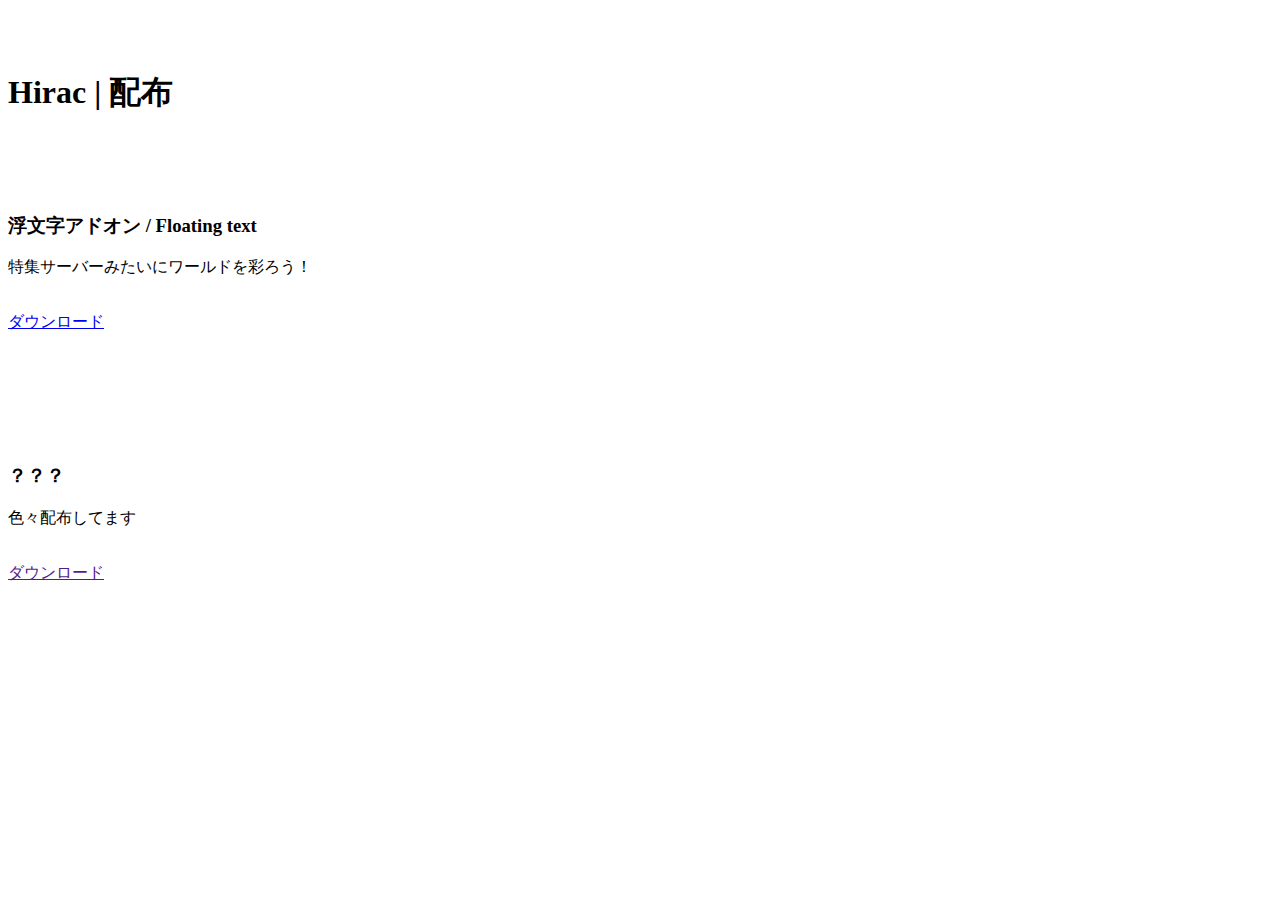
==== dis/index.html @ b9bcf521 "Update index.html" ====
<!DOCTYPE html>
<html>
<head>
　　<meta charset="UTF-8">
　　<title>HIRAC | Home</title>
  <link rel="stylesheet" href="assets/index.css">
</head>
<body>
　　<div class="wrap">
	<div class="bg"></div>
</div>
	
　　<h1>Hirac | 配布</h1>
</br>
	
<div class="box" id="makeImg">
	</br>
　　<h3>浮文字アドオン / Floating text</h3>
<p>特集サーバーみたいにワールドを彩ろう！</p>
	

	
</br> <a href="https://github.com/hiracmc/profile/wiki" class="btn btn--orange">ダウンロード</a>
	</div>
</br></br></br></br>
	<div class="box" id="makeImg">
</br>
　　<h3>？？？</h3>
<p>色々配布してます</p>
	

	
</br> <a href="" class="btn btn--orange">ダウンロード</a>
	</div>
</body>
</html>
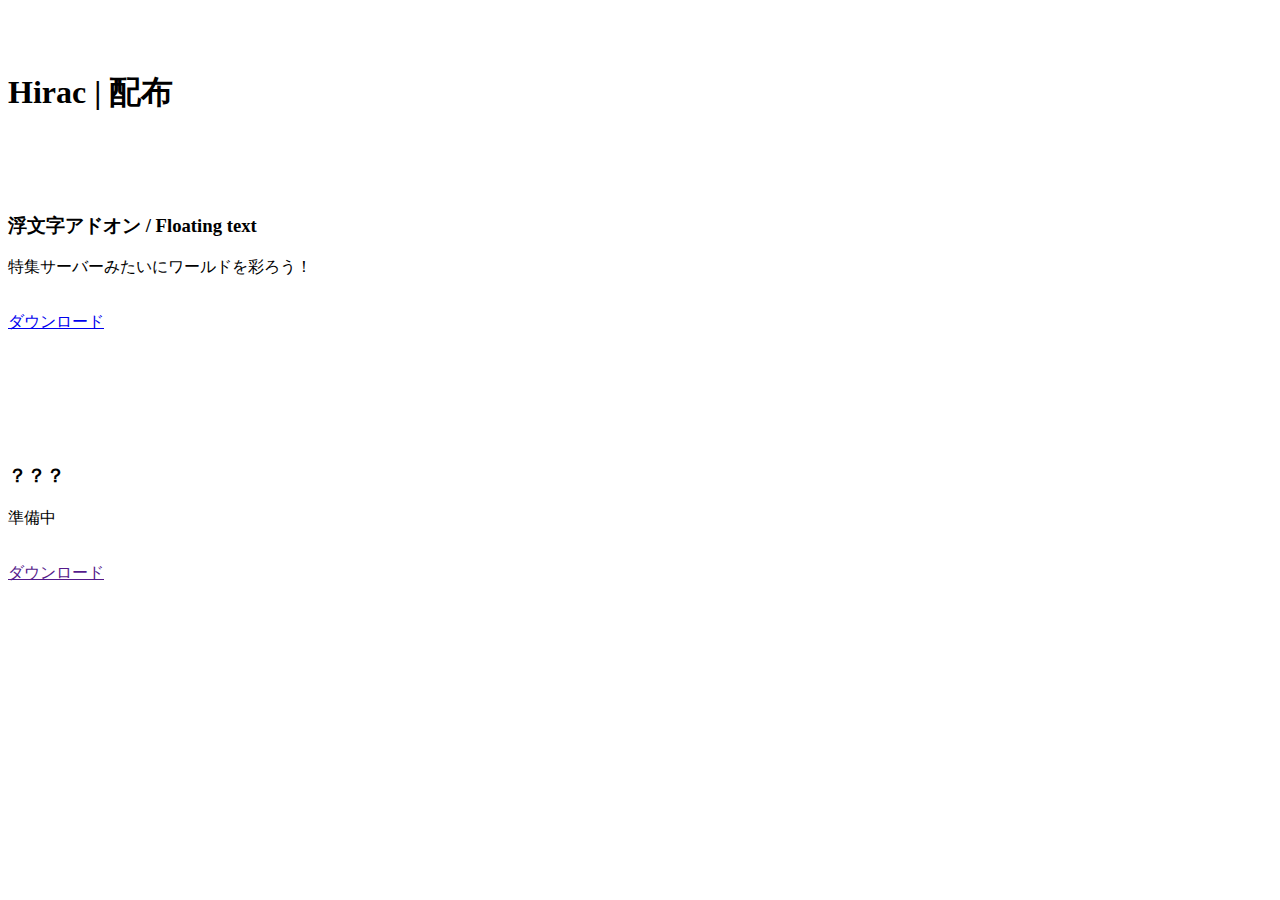
==== commit 44963671: "Update index.html" ====
--- a/dis/index.html
+++ b/dis/index.html
@@ -26,7 +26,7 @@
 	<div class="box" id="makeImg">
 </br>
 　　<h3>？？？</h3>
-<p>色々配布してます</p>
+<p>準備中</p>
 	
 
 	
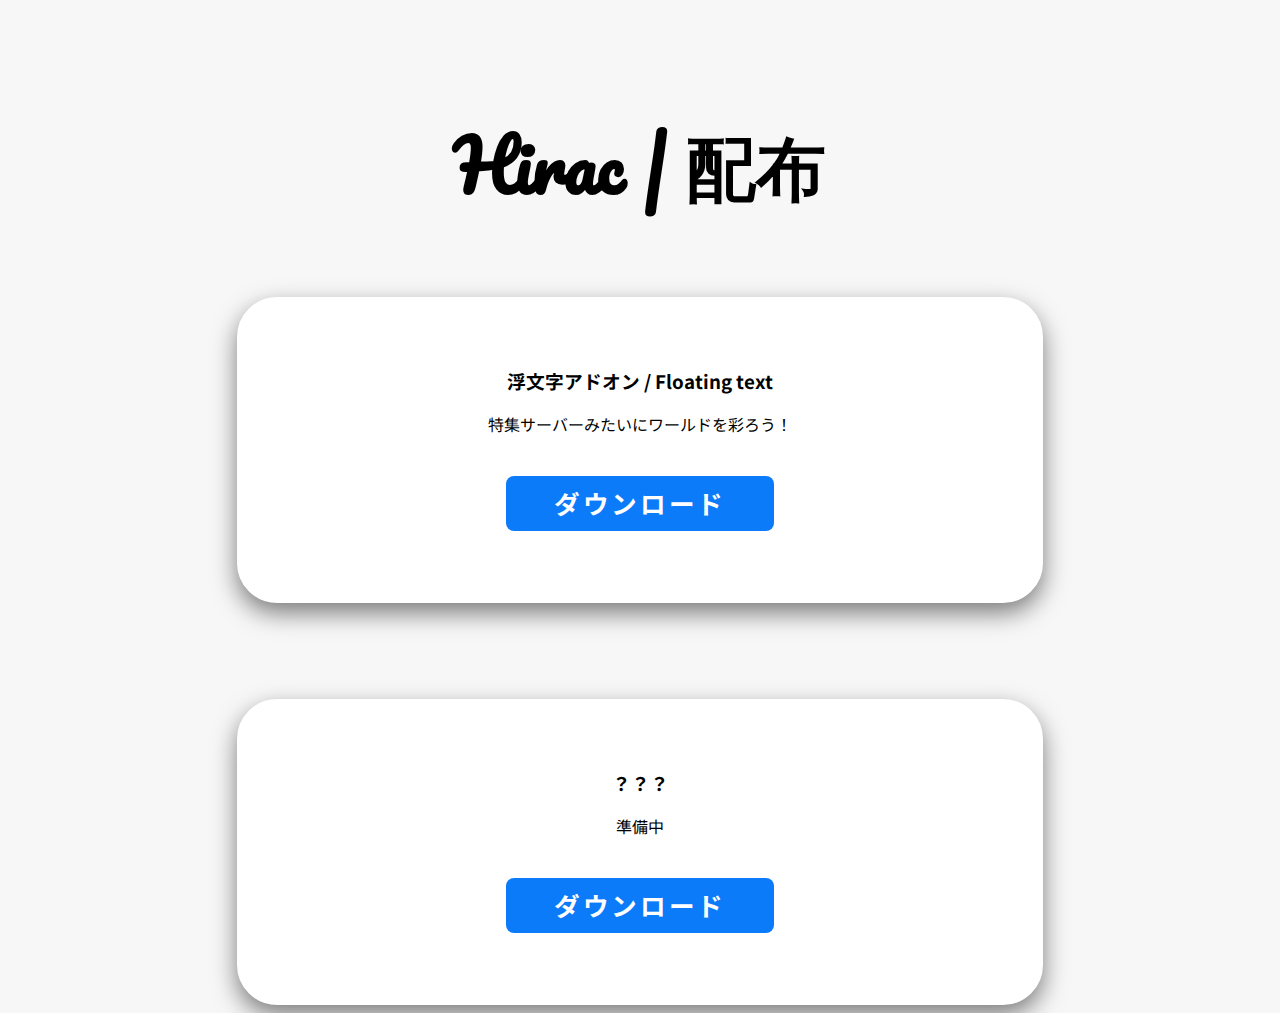
==== commit 8dee7179: "Update index.html" ====
--- a/dis/index.html
+++ b/dis/index.html
@@ -3,7 +3,7 @@
 <head>
 　　<meta charset="UTF-8">
 　　<title>HIRAC | Home</title>
-  <link rel="stylesheet" href="assets/index.css">
+  <link rel="stylesheet" href="./index.css">
 </head>
 <body>
 　　<div class="wrap">
--- a/dis/index.css
+++ b/dis/index.css
@@ -0,0 +1,101 @@
+@import url('https://fonts.googleapis.com/css2?family=Noto+Sans+JP:wght@100..900&display=swap');
+@import url('https://fonts.googleapis.com/css2?family=Lobster&display=swap');
+@import url('https://fonts.googleapis.com/css2?family=Pacifico&display=swap');
+
+body {
+    font-family: "Noto Sans JP", sans-serif;
+    background-color: #f7f7f7;
+    text-align:center;
+}
+
+h1 {
+font-family: "Pacifico", cursive;
+  font-size: 70px;  
+}
+
+a {
+  font-size: 1.6rem;
+  font-weight: 700;
+  line-height: 1.5;
+  position: relative;
+  display: inline-block;
+  padding: 0.5rem 3rem;
+  cursor: pointer;
+  -webkit-user-select: none;
+  -moz-user-select: none;
+  -ms-user-select: none;
+  user-select: none;
+  -webkit-transition: all 0.3s;
+  transition: all 0.3s;
+  text-align: center;
+  vertical-align: middle;
+  text-decoration: none;
+  letter-spacing: 0.1em;
+  color: #0c7bf9;
+  border-radius: 0.5rem;
+}
+
+.btn--orange,
+a.btn--orange {
+  color: #fff;
+  background-color: #0c7bf9;
+}
+.btn--orange:hover,
+a.btn--orange:hover {
+  color: #fff;
+  background: #63aafa;
+}
+
+.wrap {
+	animation: fadein 1s forwards;
+}
+
+@keyframes fadein {
+	0% {opacity: 0}
+	100% {opacity: 1}
+}
+
+.container{
+  height: 300px;
+  width: 300px;
+  position: relative;
+}
+
+.image {
+  position: absolute;
+  top: 0;
+  left: 0;
+  bottom: 0;
+  right: 0;
+  opacity: 0;
+  background-size: cover;
+  background-position: center center;
+  
+  animation: image-switch-animation 25s infinite;
+}
+
+.src1 {
+  background-image: url(https://hiracmc.github.io/profile/assets/noimage.png);
+}
+.src2 {
+  background-image: url(https://hiracmc.github.io/profile/assets/noimage.png);
+}
+.src3 {
+  background-image: url(https://hiracmc.github.io/profile/assets/noimage.png);
+}
+.src4 {
+  background-image: url(https://hiracmc.github.io/profile/assets/noimage.png);
+}
+.src5 {
+  background-image: url(https://hiracmc.github.io/profile/assets/noimage.png);
+}
+
+.box {
+  margin       : auto;
+  width        : 800px;
+  height       : 300px;
+  background   : #fff;
+  border: solid 3px #fff;
+    border-radius: 40px;
+  box-shadow: 0 10px 25px 0 rgba(0, 0, 0, .5);
+}
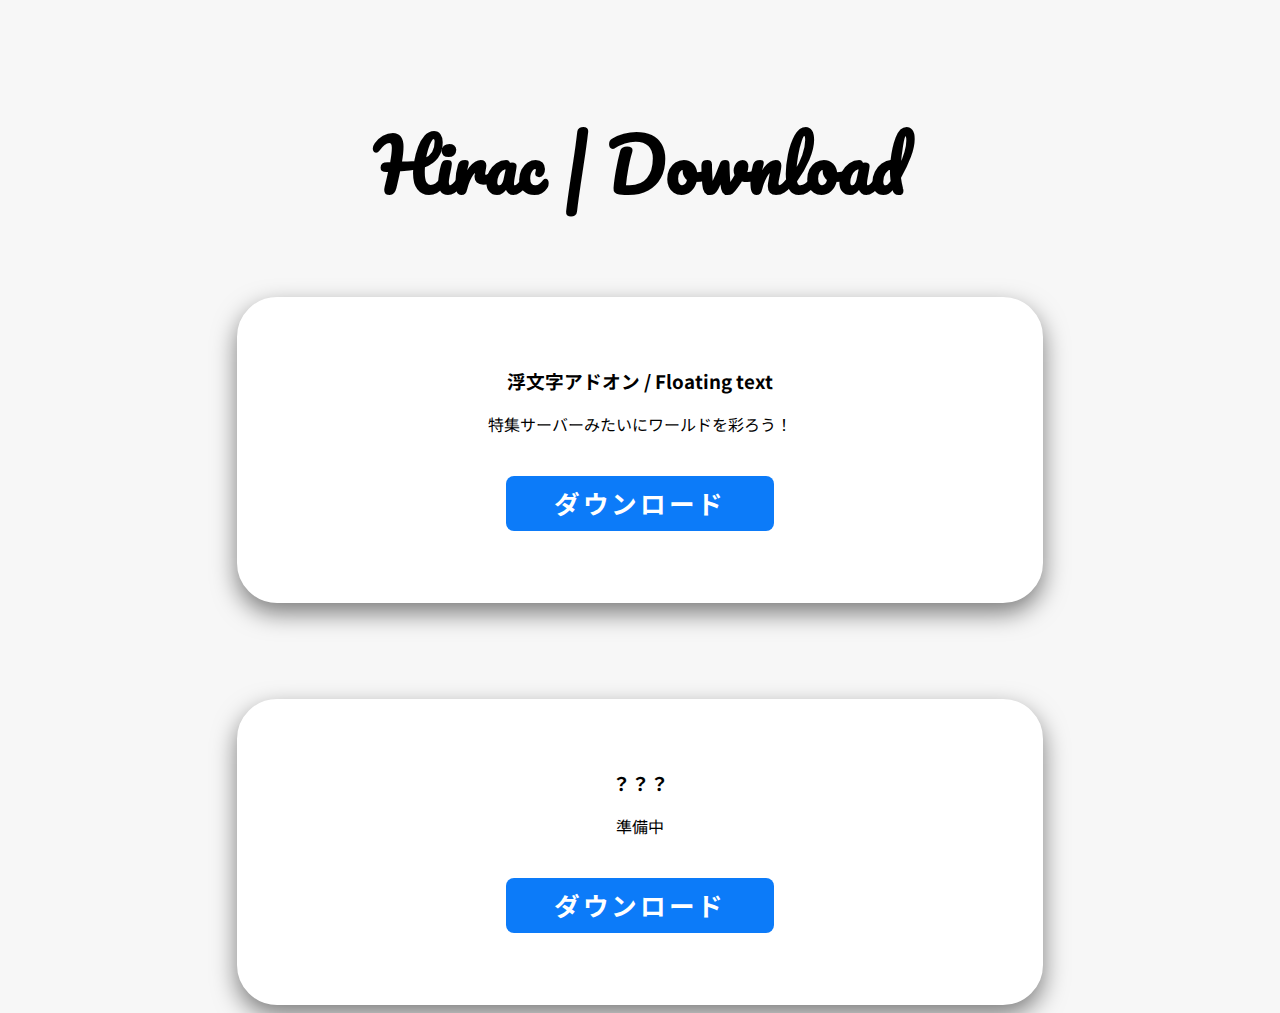
==== commit 26498356: "Update index.html" ====
--- a/dis/index.html
+++ b/dis/index.html
@@ -2,7 +2,7 @@
 <html>
 <head>
 　　<meta charset="UTF-8">
-　　<title>HIRAC | Home</title>
+　　<title>HIRAC | DL</title>
   <link rel="stylesheet" href="./index.css">
 </head>
 <body>
@@ -10,7 +10,7 @@
 	<div class="bg"></div>
 </div>
 	
-　　<h1>Hirac | 配布</h1>
+　　<h1>Hirac | Download</h1>
 </br>
 	
 <div class="box" id="makeImg">
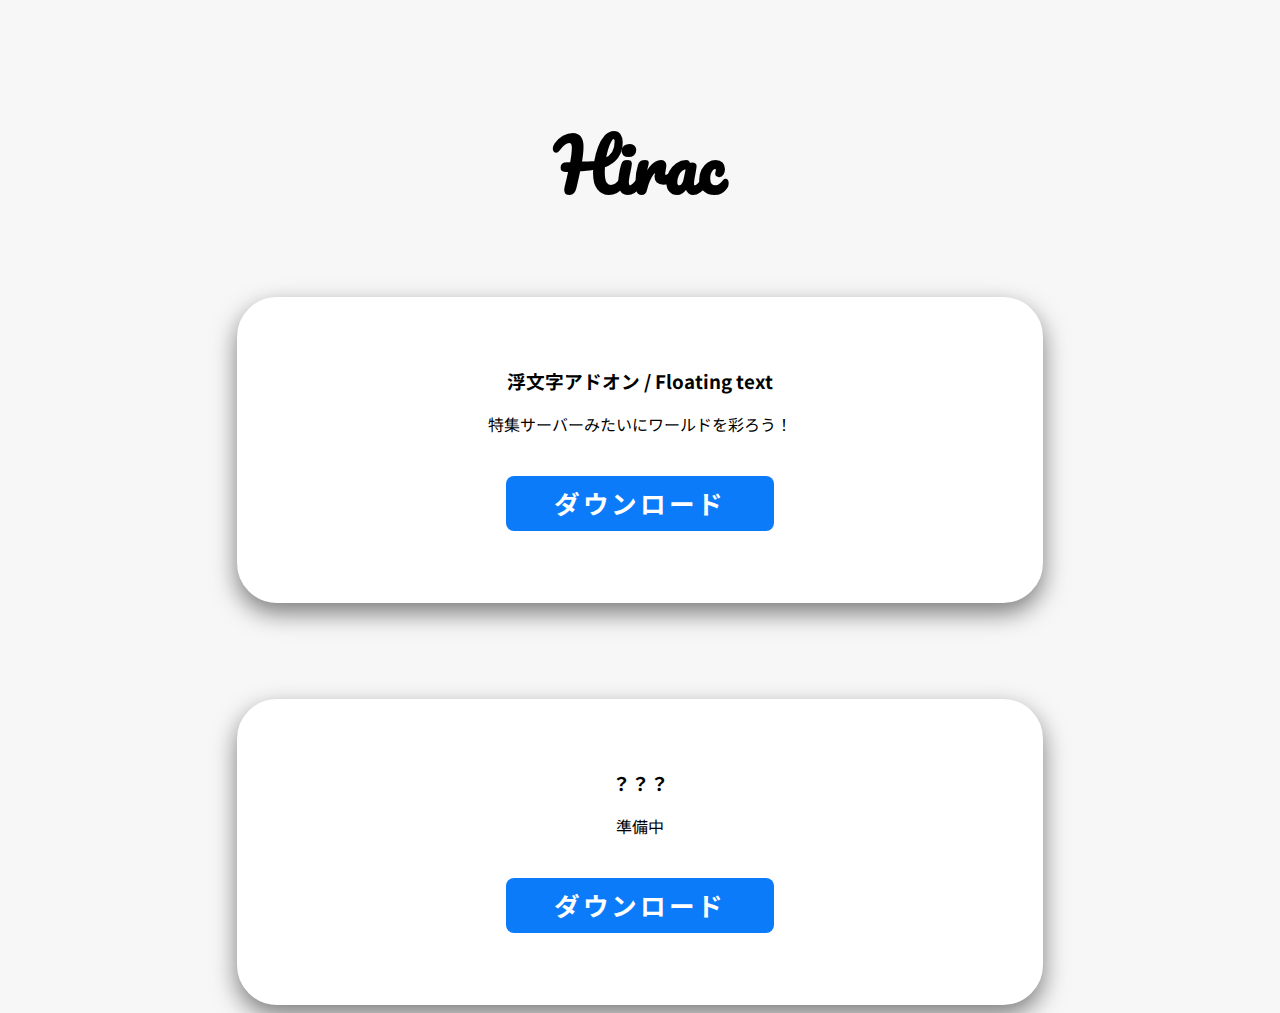
==== commit 1415424d: "Update index.html" ====
--- a/dis/index.html
+++ b/dis/index.html
@@ -10,7 +10,7 @@
 	<div class="bg"></div>
 </div>
 	
-　　<h1>Hirac | Download</h1>
+　　<h1>Hirac</h1>
 </br>
 	
 <div class="box" id="makeImg">
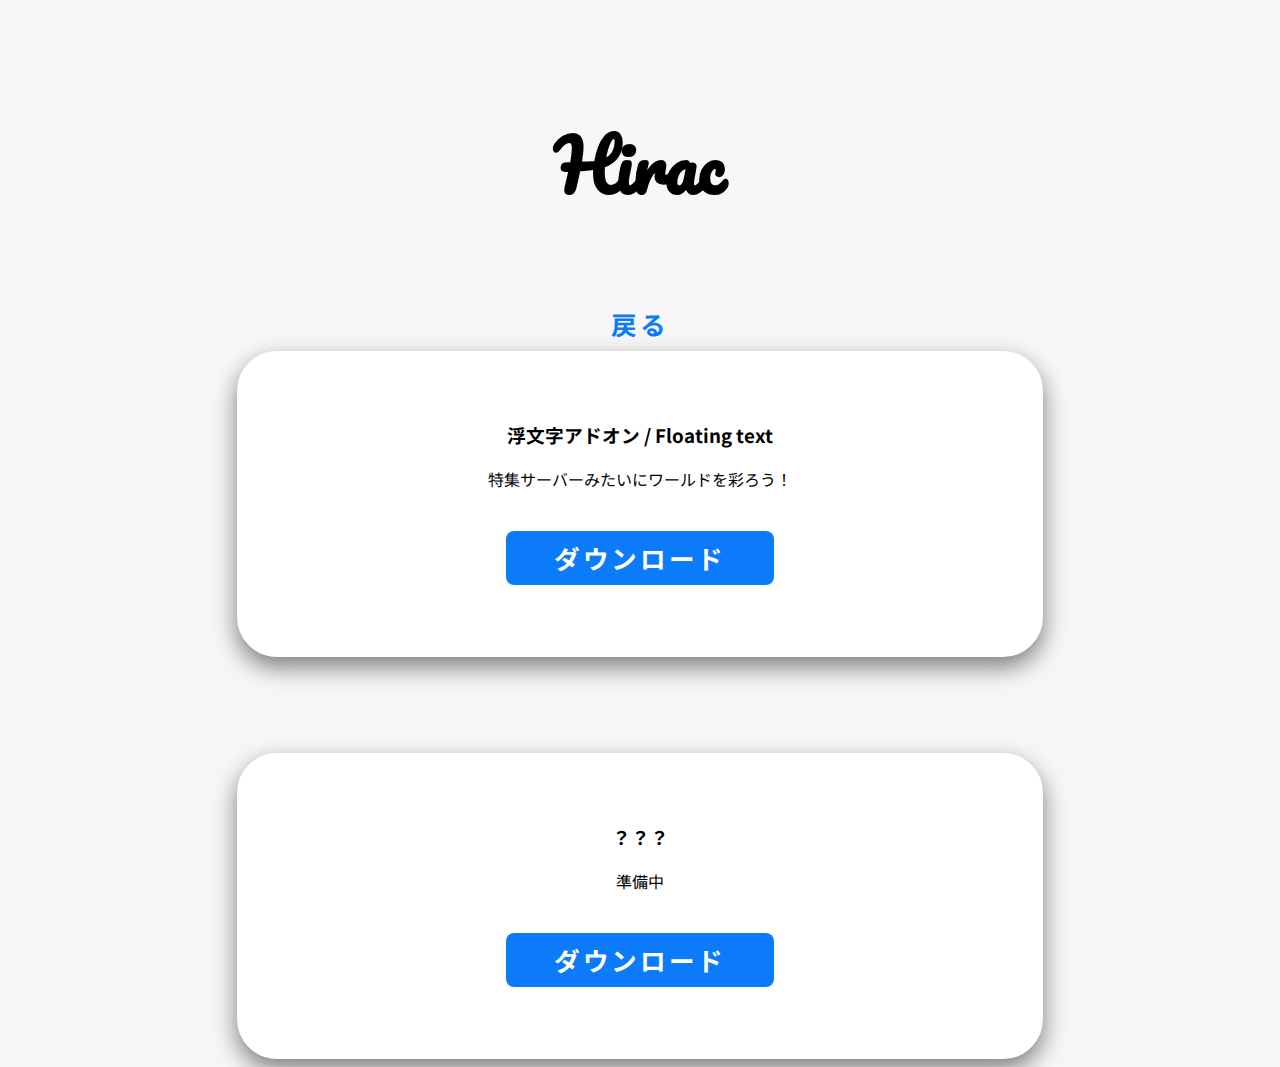
==== commit 5d5f9570: "Update index.html" ====
--- a/dis/index.html
+++ b/dis/index.html
@@ -11,6 +11,8 @@
 </div>
 	
 　　<h1>Hirac</h1>
+</br>
+<a href="https://hiracmc.github.io/profile/dis">戻る</a>
 </br>
 	
 <div class="box" id="makeImg">
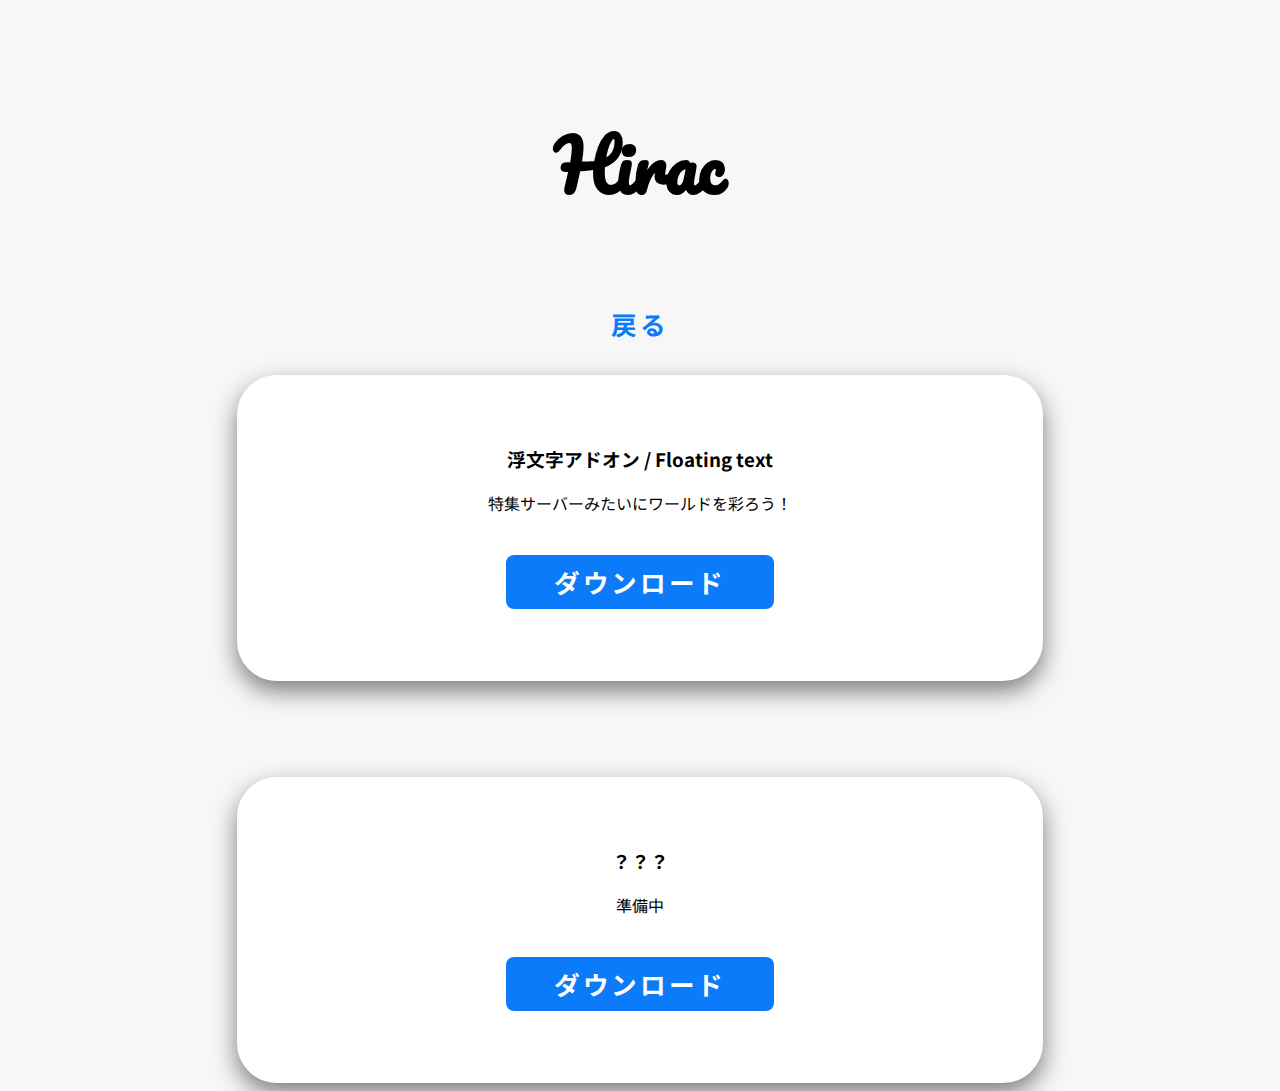
==== commit 34ae530e: "Update index.html" ====
--- a/dis/index.html
+++ b/dis/index.html
@@ -12,8 +12,8 @@
 	
 　　<h1>Hirac</h1>
 </br>
-<a href="https://hiracmc.github.io/profile/dis">戻る</a>
-</br>
+<a href="https://hiracmc.github.io/profile/">戻る</a>
+</br></br>
 	
 <div class="box" id="makeImg">
 	</br>
